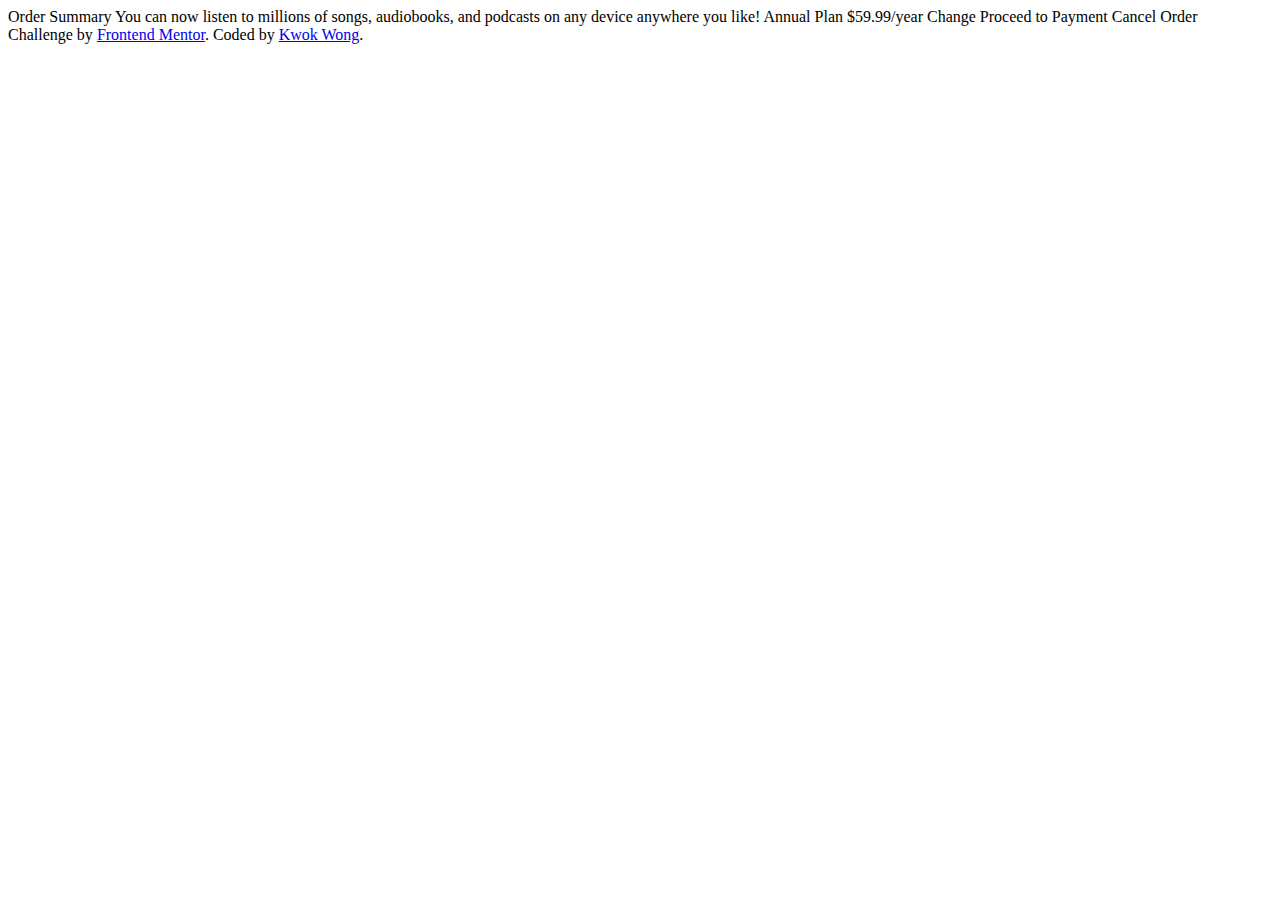
==== order-summary.html @ 0b2aff81 "update README," ====
<!DOCTYPE html>
<html lang="en">
<head>
    <meta charset="UTF-8">
    <meta name="viewport" content="width=device-width, initial-scale=1.0">
    <title>Document</title>
</head>
<body>
    <main>
        
        Order Summary You can now listen to millions of songs, audiobooks, and podcasts on any device anywhere you like! Annual Plan $59.99/year Change Proceed to Payment Cancel Order

    </main>

    <footer>
        <div class="attribution">
            Challenge by <a href="https://www.frontendmentor.io?ref=challenge" target="_blank">Frontend Mentor</a>. 
            Coded by <a href="https://github.com/kwokkw/order-summary-component-main">Kwok Wong</a>.
        </div>
    </footer>
</body>
</html>
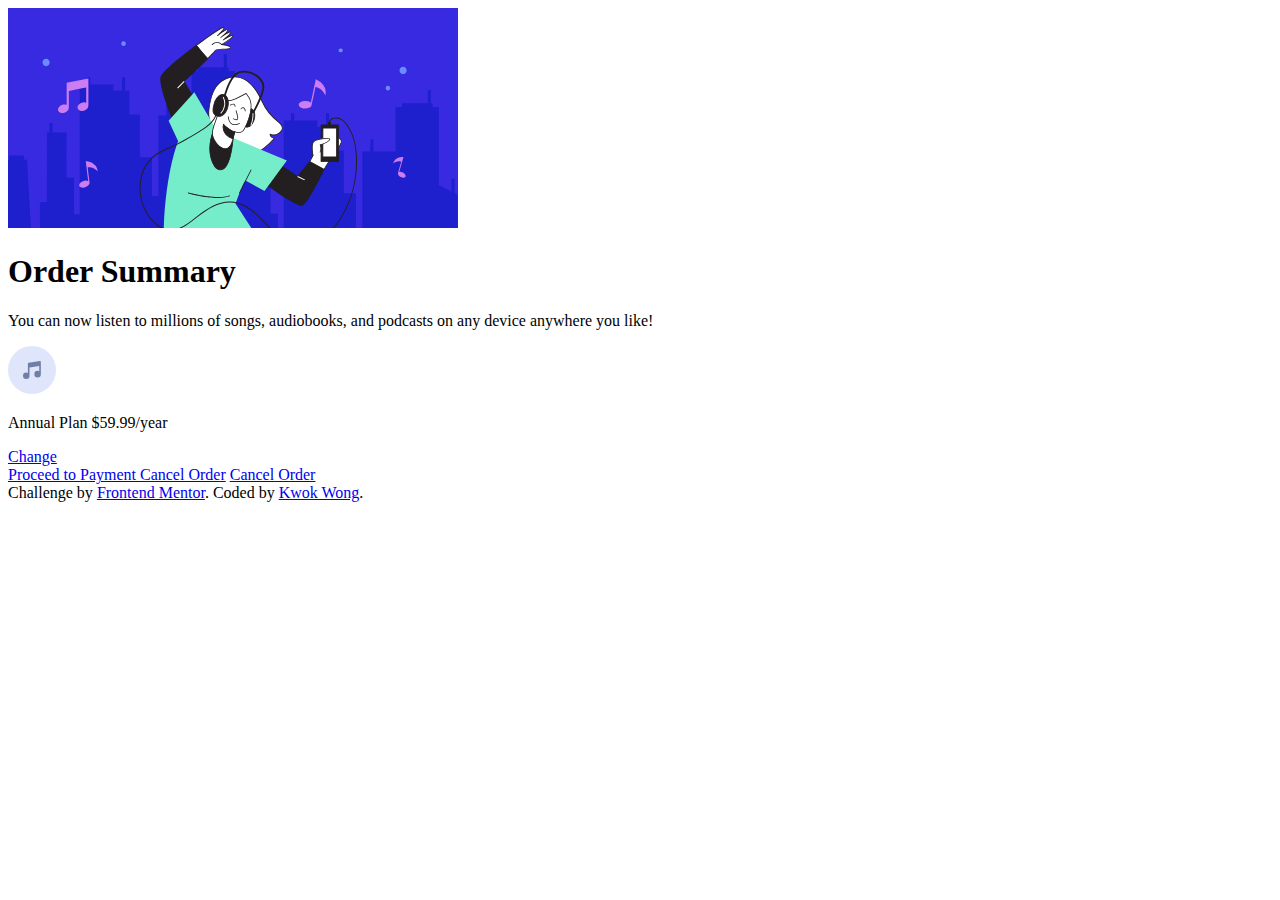
==== commit d2214825: "update" ====
--- a/order-summary.html
+++ b/order-summary.html
@@ -3,12 +3,35 @@
 <head>
     <meta charset="UTF-8">
     <meta name="viewport" content="width=device-width, initial-scale=1.0">
+    <link rel="stylesheet" href="CSS/style.css">
+    <link rel="shortcut icon" href="images/favicon-32x32.png" type="image/x-icon">
     <title>Document</title>
 </head>
 <body>
     <main>
+        <div class="order-summary-card">
+            <picture>
+                <img src="images/illustration-hero.svg" alt="">
+            </picture>
+
+            <div class="card-text">
+                <h1>Order Summary</h1>
+                <p>
+                    You can now listen to millions of songs, audiobooks, and podcasts on any device anywhere you like! 
+                </p>
+                <div class="card-plan">
+                    <img src="images/icon-music.svg" alt="">
+                    <p>
+                        Annual Plan $59.99/year
+                    </p>
+                    <a href="#">Change</a>
+                </div>         
+                <a href="#">Proceed to Payment Cancel Order</a>
+                <a href="#">Cancel Order</a>       
+            </div>
+        </div>
         
-        Order Summary You can now listen to millions of songs, audiobooks, and podcasts on any device anywhere you like! Annual Plan $59.99/year Change Proceed to Payment Cancel Order
+         
 
     </main>
 
--- a/CSS/style.css
+++ b/CSS/style.css
@@ -0,0 +1,24 @@
+/**************************************
+
+## Colors
+
+### Primary
+
+- Pale blue: hsl(225, 100%, 94%)
+- Bright blue: hsl(245, 75%, 52%)
+
+### Neutral
+
+- Very pale blue: hsl(225, 100%, 98%)
+- Desaturated blue: hsl(224, 23%, 55%)
+- Dark blue: hsl(223, 47%, 23%) 
+
+****************************************/
+
+/****************************************
+
+### Body Copy
+
+- Font size (paragraph): 16px 
+
+*****************************************/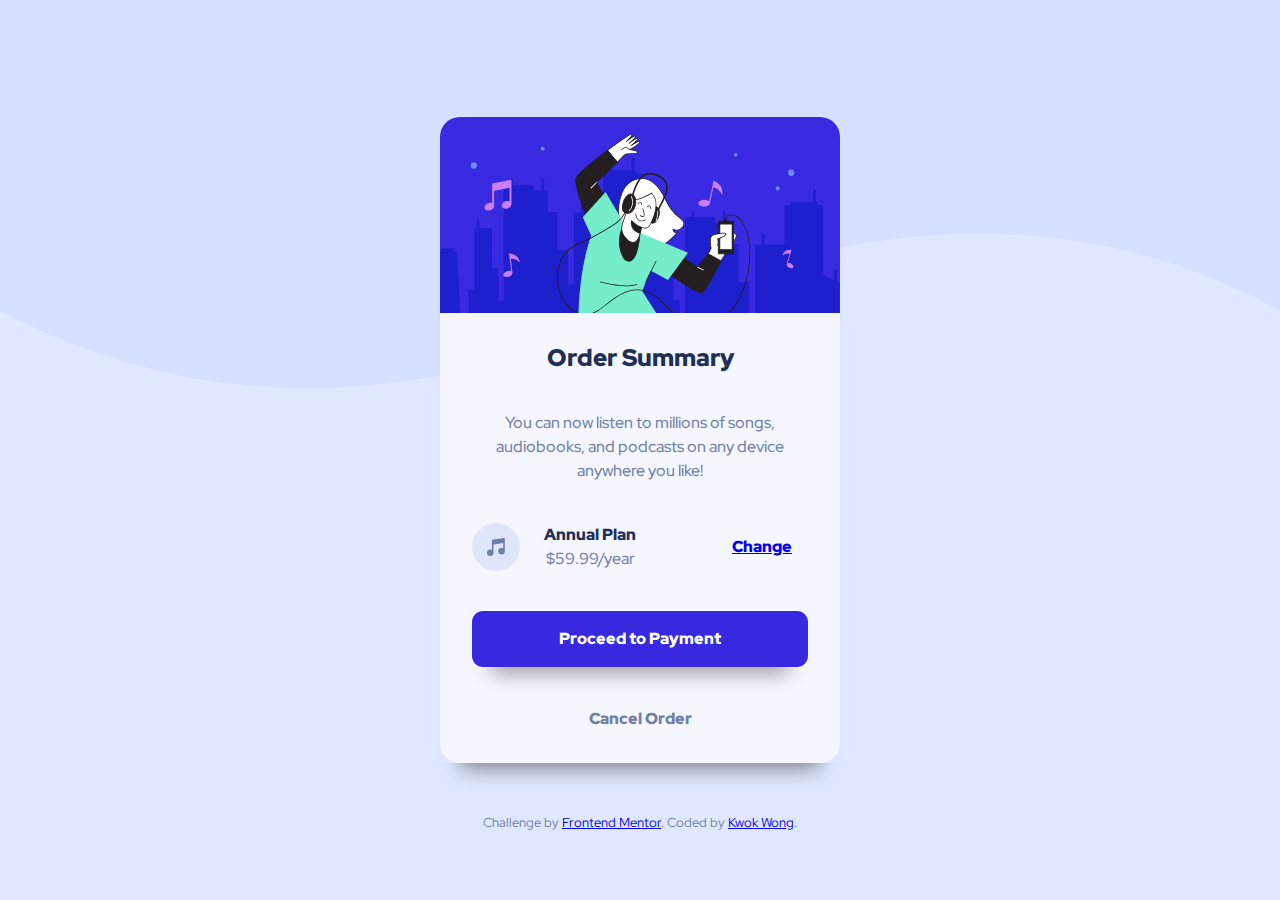
==== commit 116366fd: "final commit" ====
--- a/order-summary.html
+++ b/order-summary.html
@@ -5,34 +5,33 @@
     <meta name="viewport" content="width=device-width, initial-scale=1.0">
     <link rel="stylesheet" href="CSS/style.css">
     <link rel="shortcut icon" href="images/favicon-32x32.png" type="image/x-icon">
+    <link rel="stylesheet" href="https://fonts.googleapis.com/css2?family=Red+Hat+Display:wght@500;700;900&display=swap">
     <title>Document</title>
 </head>
 <body>
     <main>
         <div class="order-summary-card">
-            <picture>
-                <img src="images/illustration-hero.svg" alt="">
-            </picture>
+                <!-- How would you describe this alt text? -->
+                <img src="images/illustration-hero.svg" alt="This is a hero image.">
 
-            <div class="card-text">
+            <div class="card-text-container">
                 <h1>Order Summary</h1>
                 <p>
                     You can now listen to millions of songs, audiobooks, and podcasts on any device anywhere you like! 
                 </p>
-                <div class="card-plan">
-                    <img src="images/icon-music.svg" alt="">
+                <div class="card-plan-container">
+                    <!-- How would you describe this alt text? -->
+                    <img src="images/icon-music.svg" alt="This is a music icon.">
                     <p>
-                        Annual Plan $59.99/year
+                        <span class="plan-text">Annual Plan</span>
+                        <span class="price">$59.99/year</span>
                     </p>
-                    <a href="#">Change</a>
+                    <a href="#" class="link-change">Change</a>
                 </div>         
-                <a href="#">Proceed to Payment Cancel Order</a>
-                <a href="#">Cancel Order</a>       
+                <a href="#" class="payment">Proceed to Payment</a>
+                <a href="#" class="cancel">Cancel Order</a>       
             </div>
-        </div>
-        
-         
-
+        </div> 
     </main>
 
     <footer>
--- a/CSS/style.css
+++ b/CSS/style.css
@@ -1,24 +1,234 @@
-/**************************************
-
-## Colors
-
-### Primary
-
-- Pale blue: hsl(225, 100%, 94%)
-- Bright blue: hsl(245, 75%, 52%)
-
-### Neutral
-
-- Very pale blue: hsl(225, 100%, 98%)
-- Desaturated blue: hsl(224, 23%, 55%)
-- Dark blue: hsl(223, 47%, 23%) 
-
-****************************************/
-
-/****************************************
-
-### Body Copy
-
-- Font size (paragraph): 16px 
-
-*****************************************/+/* || RESET */
+
+/* setting all elements and pseudo-elements to use the border-box */
+*,
+*::after,
+*::before {
+    box-sizing: border-box;
+    margin: 0;
+    padding: 0;
+}
+
+/* Prevent font size inflation */
+html {
+    -moz-text-size-adjust: none;
+    -webkit-text-size-adjust: none;
+    text-size-adjust: none;
+}
+
+/* Remove default margin in favour of better control in authored CSS */
+/* body, h1, h2, h3, h4, p,
+figure, blockquote, dl, dd {
+  margin-block-end: 0;
+} */
+
+img {
+    display: block;
+    max-width: 100%;
+}
+
+/* Set shorter line heights on headings and interactive elements */
+h1, h2, h3, h4,
+button, input, label {
+  line-height: 1.1;
+}
+
+/* Balance text wrapping on headings */
+h1, h2,
+h3, h4 {
+  text-wrap: balance;
+}
+
+/* Set core body defaults */ 
+body {
+    min-height: 100vh;
+    line-height: 1.5;
+}
+
+/* Inherit fonts for inputs and buttons */
+input,
+button,
+textarea,
+select {
+  font: inherit;
+}
+
+/* Anything that has been anchored to should have extra scroll margin */
+:target {
+    scroll-margin-block: 5ex;
+}
+
+/* || VARIABLES */
+
+:root {
+    /* COLOR */
+    --bg-color: hsl(225, 100%, 94%);
+    --bright-blue: hsl(245, 75%, 52%);
+
+    --card-bg-color: hsl(225, 100%, 98%);
+    --font-blue: hsl(224, 23%, 55%);
+    --heading-color: hsl(223, 47%, 23%); 
+
+    /* FONT SIZE*/
+    --fs: 1rem;
+    --heading-fs: 1.5rem;
+    
+    /* FONT WEIGHT */
+    --fw-500: 500;
+    --fw-700: 700;
+    --fw-900: 900;
+
+    /* BORDERS */
+    --border-radius: 1.25rem;
+}
+
+/* || GENERAL STYLES */
+
+html {
+    font-family: "Red Hat Display", sans-serif;
+    font-size: var(--fs);
+}
+
+body {
+    background-color: var(--bg-color);
+    background-image: url(../images/pattern-background-mobile.svg);
+    background-repeat: no-repeat;
+    background-size: contain;
+    color: var(--font-blue);
+}
+
+/* || BLOCKS */
+
+.order-summary-card {
+    margin: 3.125rem auto;
+    max-width: 21rem;
+    text-align: center;
+    box-shadow: rgba(0, 0, 0, 0.45) 0px 25px 20px -20px;
+}
+
+.attribution {
+    font-size: small;
+    text-align: center;
+}
+
+.card-text-container {
+    background-color: var(--card-bg-color);
+    border-radius: 0 0 var(--border-radius) var(--border-radius);
+    display: flex;
+    flex-direction: column;
+    font-weight: var(--fw-500);
+    padding: 2rem 2rem 2rem 2rem;
+    row-gap: 1.5rem;
+}
+
+.card-plan-container {
+    background-color: var(--card-bg-color);
+    border-radius: var(--border-radius);
+    display: flex;
+    align-items: center;
+    /* justify-content: space-between; */
+}
+
+/* || ELEMENTS */
+
+h1 {
+    font-weight: var(--fw-900);
+    font-size: var(--heading-fs);
+    color: var(--heading-color);
+}
+
+.cancel {
+    color: var(--font-blue);
+}
+
+.card-plan-container p {
+    padding-left: 1rem;
+    padding-right: 2.5rem;
+}
+
+.card-text-container a {
+    display: block;
+    text-decoration: none;
+    font-weight: var(--fw-900);
+}
+
+img {
+    border-radius: var(--border-radius) var(--border-radius) 0 0;
+}
+
+.card-text-container .link-change {
+    text-decoration: underline;
+}
+
+.payment {
+    background-color: var(--bright-blue);
+    color: white;
+    padding-top: 1rem;
+    padding-bottom: 1rem;
+    border-radius: 0.7rem;
+    box-shadow: rgba(0, 0, 0, 0.45) 0px 25px 20px -20px;
+}
+
+.card-text-container .plan-text {
+    color: var(--heading-color);
+    font-weight: var(--fw-900);
+}
+
+/* || MEDIA QUERIES */
+
+@media screen and (min-width: 48rem) {
+    body {
+        background-image: url(../images/pattern-background-desktop.svg);
+        background-size: contain;
+        background-repeat: no-repeat;
+        display: grid;
+        place-content: center;
+    }
+
+    .order-summary-card {
+        max-width: 25rem;
+    }
+
+    .card-text-container {
+        display: flex;
+        flex-direction: column;
+        row-gap: 2.5rem;
+    }
+
+    .card-plan-container p {
+        padding-left: 1.5rem;
+        padding-right: 6rem;
+    }
+
+    span {
+        display: block;
+    }
+
+    /* || LINKS */
+
+    .link-change:active {
+        color: hsl(245, 75%, 65%);
+        text-decoration: none;
+    } 
+
+    .payment:active {
+        background-color: hsl(245, 75%, 65%);
+    }
+
+    .cancel:active {
+        color: hsl(224, 23%, 25%);
+    }
+
+    .link-change:hover {
+        color: hsl(245, 75%, 65%);
+        text-decoration: none;
+    } 
+
+    .payment:hover {
+        background-color: hsl(245, 75%, 65%);
+    }
+
+    .cancel:hover {
+        color: hsl(224, 23%, 25%);
+    }
+}